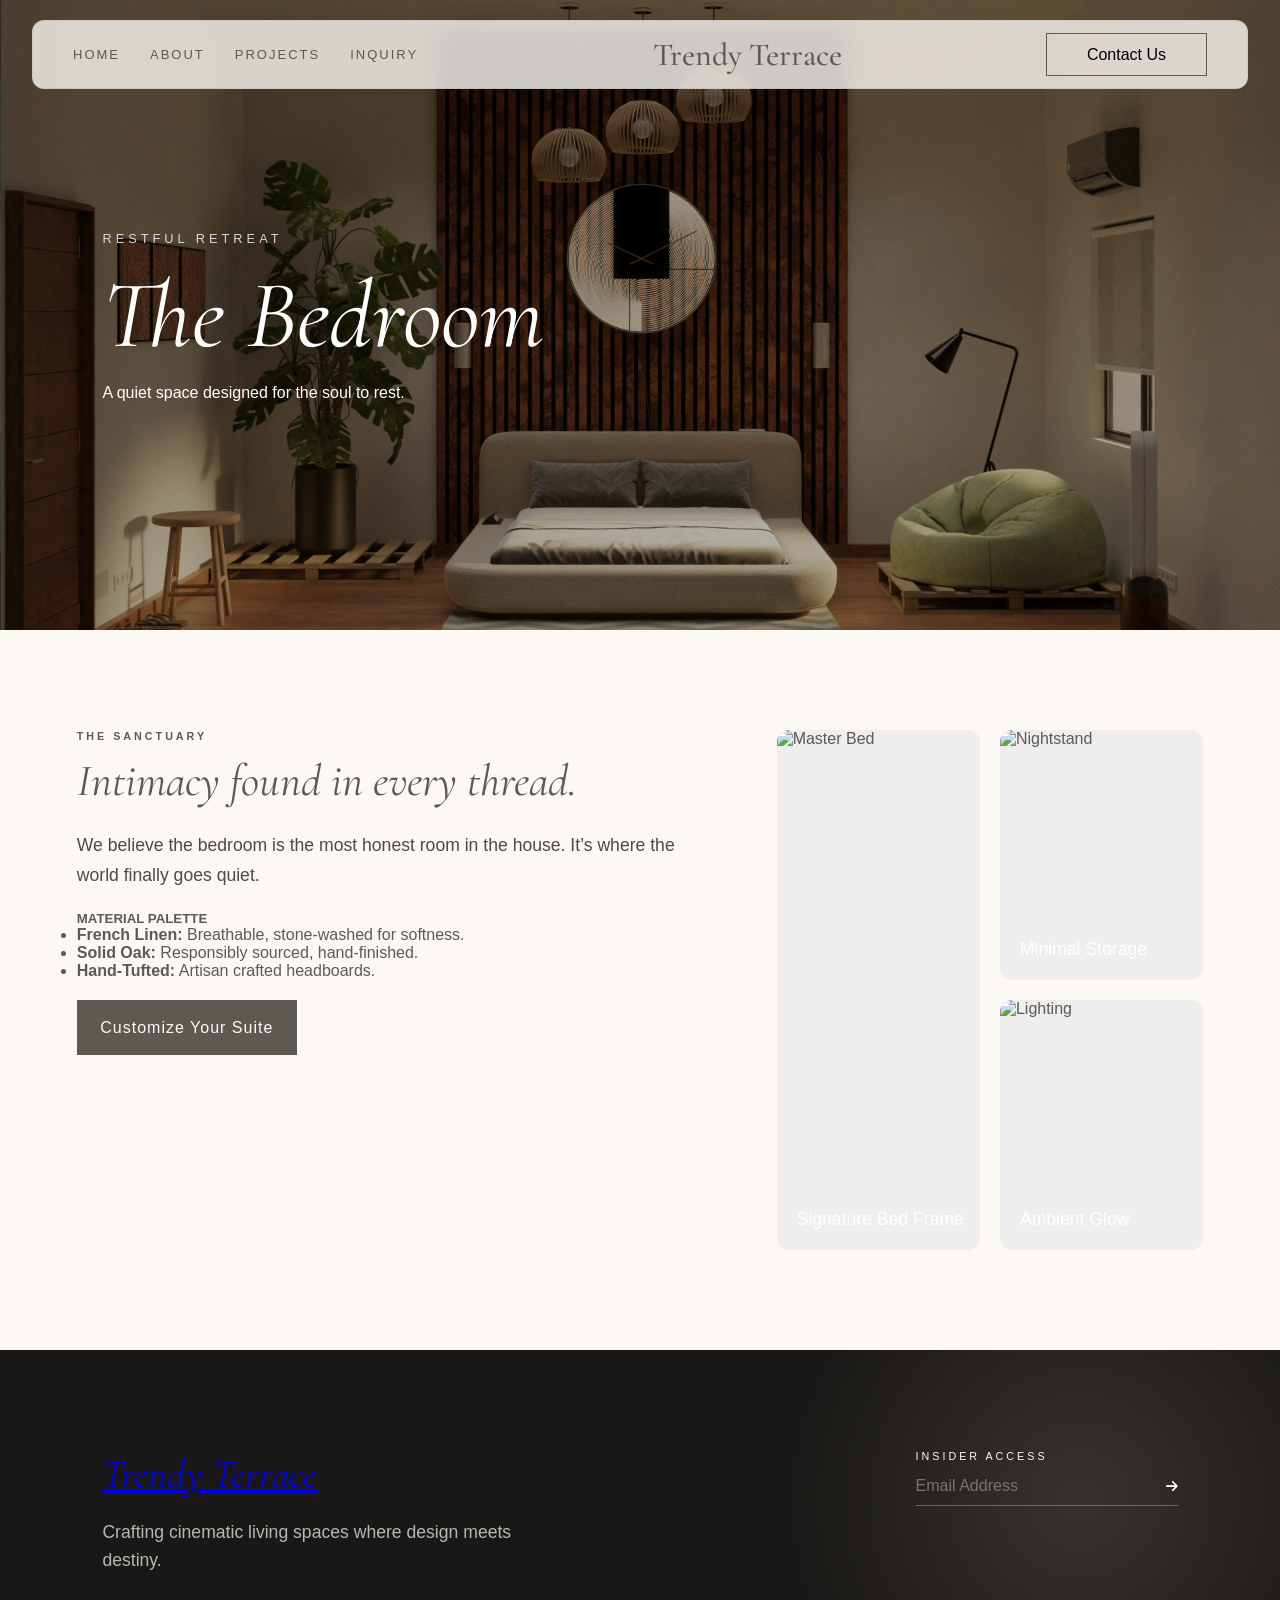
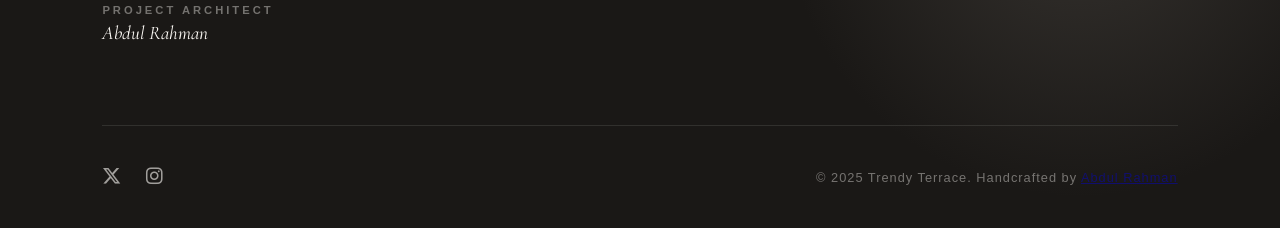
==== bedroom.html @ 5ae49275 "Refactor bedroom.html: update document structure, enhance navigation with a shared menu design, and " ====
<!doctype html>
<html lang="en">
    <head>
        <meta charset="UTF-8" />
        <meta name="viewport" content="width=device-width, initial-scale=1.0" />
        <link
            rel="stylesheet"
            href="https://cdnjs.cloudflare.com/ajax/libs/font-awesome/6.7.2/css/all.min.css" />
        <link rel="stylesheet" href="style.css" />
        <script src="https://unpkg.com/scrollreveal"></script>
        <title>The Bedroom — Your Private Sanctuary | Trendy Terrace</title>
    </head>

    <body>
        <!-- Shared Navbar -->
        <nav id="navbar">
            <div class="menu-btn"><i class="fa-solid fa-bars"></i></div>
            <div class="menu">
                <div class="close-btn"><i class="fa-solid fa-xmark"></i></div>
                <a href="index.html">Home</a>
                <a href="index.html#about">About</a>
                <a href="index.html#projects">Projects</a>
                <a href="#FAQ">Inquiry</a>
                <button
                    class="btn-2 btn-nav"
                    onclick="window.location.href = 'contact.html'">
                    Contact Us
                </button>
            </div>
            <a href="index.html" class="brand">Trendy Terrace</a>
            <button
                class="btn-2 btn-visible"
                onclick="window.location.href = 'contact.html'">
                Contact Us
            </button>
        </nav>

        <!-- Cinematic Hero -->
        <header class="category-hero bedroom-hero">
            <img src="img/bedroom-page-img.jpg" alt="Master Bedroom" />
            <div class="hero-overlay">
                <span>RESTFUL RETREAT</span>
                <h1>The Bedroom</h1>
                <p>A quiet space designed for the soul to rest.</p>
            </div>
        </header>

        <!-- Bento Section (Reversed Layout) -->
        <section class="bento-section">
            <div class="bento-container bento-reverse">
                <!-- Left Side: Now contains two blocks to fill vertical space -->
                <div class="bento-sidebar">
                    <div class="sidebar-sticky">
                        <div class="main-sidebar-content">
                            <h6>THE SANCTUARY</h6>
                            <h2>Intimacy found in every thread.</h2>
                            <p>
                                We believe the bedroom is the most honest room
                                in the house. It’s where the world finally goes
                                quiet.
                            </p>
                        </div>

                        <!-- NEW: This fills the white space as you scroll -->
                        <div class="material-story">
                            <h5>MATERIAL PALETTE</h5>
                            <ul class="material-list">
                                <li>
                                    <strong>French Linen:</strong> Breathable,
                                    stone-washed for softness.
                                </li>
                                <li>
                                    <strong>Solid Oak:</strong> Responsibly
                                    sourced, hand-finished.
                                </li>
                                <li>
                                    <strong>Hand-Tufted:</strong> Artisan
                                    crafted headboards.
                                </li>
                            </ul>
                            <button
                                class="btn-2 btn-long"
                                onclick="window.location.href = 'contact.html'">
                                Customize Your Suite
                            </button>
                        </div>
                    </div>
                </div>

                <!-- Right Side: 3-Item Balanced Grid -->
                <div class="bento-grid">
                    <div class="bento-item item-large">
                        <img
                            src="img/Bedroom-img/room-img-1.jpg"
                            alt="Master Bed" />
                        <div class="item-info">
                            <h3>Signature Bed Frame</h3>
                        </div>
                    </div>
                    <div class="bento-item item-square">
                        <img
                            src="img/Bedroom-img/room-img-2.jpg"
                            alt="Nightstand" />
                        <div class="item-info"><h3>Minimal Storage</h3></div>
                    </div>
                    <div class="bento-item item-square">
                        <img
                            src="img/Bedroom-img/room-img-3.jpg"
                            alt="Lighting" />
                        <div class="item-info"><h3>Ambient Glow</h3></div>
                    </div>
                </div>
            </div>
        </section>

        <!-- Full Refined Footer -->
        <footer class="main-footer">
            <div class="footer-glow"></div>
            <div class="footer-top">
                <div class="footer-brand-side">
                    <a href="index.html" class="footer-logo"
                        ><h3>Trendy Terrace</h3></a
                    >
                    <p>
                        Crafting cinematic living spaces where design meets
                        destiny.
                    </p>
                    <div class="dev-signature">
                        <span>PROJECT ARCHITECT</span>
                        <a
                            href="https://github.com/abdul-rahman-0x"
                            target="_blank"
                            >Abdul Rahman</a
                        >
                    </div>
                </div>
                <div class="footer-newsletter">
                    <h6>INSIDER ACCESS</h6>
                    <form action="#" class="newsletter-form">
                        <input
                            type="email"
                            placeholder="Email Address"
                            class="newsletter-input"
                            required />
                        <button type="submit">
                            <i class="fa-solid fa-arrow-right"></i>
                        </button>
                    </form>
                </div>
            </div>
            <hr class="footer-divider" />
            <div class="footer-bottom">
                <div class="footer-socials">
                    <a href="#" class="social-link"
                        ><i class="fa-brands fa-x-twitter"></i
                    ></a>
                    <a href="#" class="social-link"
                        ><i class="fa-brands fa-instagram"></i
                    ></a>
                </div>
                <p class="copyright">
                    © 2025 Trendy Terrace. Handcrafted by
                    <a href="#" class="portfolio-link">Abdul Rahman</a>
                </p>
            </div>
        </footer>

        <script src="script.js" defer></script>
    </body>
</html>
---- style.css ----
@import url("https://fonts.googleapis.com/css2?family=Cormorant+Garamond:ital,wght@0,300;0,400;0,500;0,600;0,700;1,300;1,400;1,500;1,600;1,700&display=swap");

* {
    margin: 0;
    padding: 0;
    box-sizing: border-box;
    font-family: "Montserrat", sans-serif;
    scroll-behavior: smooth;
}

img {
    max-width: 100%;
    height: auto;
    display: block;
}

:root {
    --primary: #5e5953;
    --secondary: #504943;
    --brown-white: #fcf9f5;
    --accent-font: "Cormorant Garamond", serif;
}

body {
    min-height: 100vh;
}

section {
    min-width: 100%;
    color: var(--primary);
}

nav {
    z-index: 999;
    position: fixed;
    width: 95%;
    max-width: 1400px;
    top: 20px; /* Floating style */
    left: 50%;
    transform: translateX(-50%);
    display: flex;
    justify-content: space-between;
    align-items: center;
    padding: 12px 40px;
    background-color: rgba(252, 249, 245, 0.8); /* Translucent */
    backdrop-filter: blur(10px); /* Glass effect */
    border: 1px solid rgba(94, 89, 83, 0.1);
    border-radius: 12px;
    transition: all 0.4s cubic-bezier(0.4, 0, 0.2, 1);
}

/* Sticky state when scrolling */
nav.sticky {
    top: 0;
    width: 100%;
    max-width: 100%;
    border-radius: 0;
    margin-top: 0;
    padding: 10px 8%;
    background-color: var(--brown-white);
    box-shadow: 0 4px 30px rgba(0, 0, 0, 0.05);
}

/* Fix for Section Scrolling (Prevents navbar from covering titles) */
section {
    scroll-margin-top: 100px;
}

nav .brand {
    color: var(--primary);
    font-size: 32px;
    font-weight: 500;
    font-family: var(--accent-font);
    text-decoration: none;
}
nav .brand:hover {
    opacity: 0.8;
}

nav .menu {
    position: relative;
    display: flex;
    justify-content: center;
    align-items: center;
}

nav .menu a {
    color: var(--primary);
    font-size: 13px;
    font-weight: 500;
    text-decoration: none;
    margin-right: 30px;
    text-transform: uppercase;
    letter-spacing: 2px;
    transition: all 0.3s ease;
}

nav .menu a:hover {
    opacity: 0.5;
    letter-spacing: 3px;
}

nav .btn {
    color: transparent;
    font-size: 16px;
    cursor: pointer;
    display: none;
}

.btn-2 {
    font-size: 16px;
    width: 161px;
    height: 43px;
    display: grid;
    place-items: center;
    background: transparent;
    border: 1px solid var(--primary);
    transition: all 0.3s ease-in-out;
    cursor: pointer;
}

.btn-2:hover,
.btn-2:active {
    background-color: var(--primary);
    color: var(--brown-white);
}

.btn-nav {
    display: none;
}

/* --- Desktop: Hide mobile buttons --- */
.menu-btn,
.close-btn {
    display: none;
    cursor: pointer;
    color: var(--primary);
    font-size: 24px;
}

/* Hero seciton */
.heropage {
    background:
        linear-gradient(rgba(0, 0, 0, 0.3), rgba(0, 0, 0, 0.3)),
        url("img/heropage-img.jpg") center/cover no-repeat;
    display: flex;
    flex-direction: column;
    align-items: center;
    justify-content: center;
    min-height: 100vh;
    width: 100%;
    padding: 80px 4%;
}

.heropage-headlines {
    width: 100%;
    max-width: 1400px; /* Wide spread for luxury feel */
    color: white;
    margin-bottom: 60px;
}

/* Top Branding Line */
.slogan-1 {
    display: flex;
    align-items: center;
    justify-content: center;
    gap: 30px;
    margin-bottom: 40px;
}

.slogan-1 h4 {
    font-size: 0.9rem;
    text-transform: uppercase;
    letter-spacing: 6px;
    font-weight: 400;
    white-space: nowrap;
}

.slogan-1 hr {
    width: 100px;
    border: none;
    border-top: 1px solid rgba(255, 255, 255, 0.4);
}

/* The Main Interaction Row */
.main-title-row {
    display: flex;
    align-items: center;
    justify-content: space-between;
    width: 100%;
}

.side-title {
    font: italic 400 clamp(4rem, 12vw, 10rem) var(--accent-font);
    line-height: 1;
    letter-spacing: -2px;
}

.center-content {
    display: flex;
    flex-direction: column;
    align-items: center;
    gap: 20px;
    max-width: 300px; /* Constrain the middle text */
    text-align: center;
}

.center-content p {
    font-size: 1rem;
    letter-spacing: 1px;
    line-height: 1.6;
    opacity: 0.8;
    font-weight: 300;
}

.vertical-line {
    width: 1px;
    height: 60px;
    background: linear-gradient(to bottom, transparent, #fff, transparent);
}

.btn-heropage {
    margin-top: 20px;
    width: 280px;
    height: 60px;
    font-size: 0.9rem;
    text-transform: uppercase;
    letter-spacing: 3px;
    border: 1px solid rgba(255, 255, 255, 0.8);
    background: rgba(255, 255, 255, 0.05);
    backdrop-filter: blur(10px);
    cursor: pointer;
    transition: all 0.4s ease;
}

.btn-heropage:hover {
    background: white;
    color: #1a1816;
}

@media (max-width: 1024px) {
    .main-title-row {
        flex-direction: column;
        gap: 20px;
    }
    .side-title {
        font-size: 5rem;
    }
    .vertical-line {
        display: none;
    }
}

/* New Arrival section */
.new-arrivals {
    display: flex;
    color: var(--primary);
    justify-content: center;
    border-top: 1px solid var(--primary);
    border-bottom: 1px solid var(--primary);
}

.new-arrivals-box {
    flex: 1;
    height: 600px;
    border-left: 1px solid var(--primary);
    display: flex;
    flex-direction: column;
    justify-content: space-between;
    align-items: center;
    padding: 40px 20px;
    overflow: hidden;
}

.new-arrivals-box a {
    text-decoration: none;
    color: var(--primary);
}

.new-arrivals-box h3 {
    font-size: 24px;
    font-weight: 400;
}

.new-arrivals-box img {
    width: 90%;
    height: 300px;
    object-fit: cover;
    border-radius: 4px;
    margin: 20px 0;
}

.new-arrivals-box-link {
    display: flex;
    flex-direction: row;
    align-items: center;
    gap: 8px;
    white-space: nowrap;
    transition: all 0.3s ease-in-out;
}

.new-arrivals-box-link:hover {
    gap: 12px;
}

#box-3 {
    border-right: 1px solid var(--primary);
}

/* --- About Section --- */
.about {
    padding: 100px 8%;
    background-color: var(--brown-white);
    overflow: hidden;
}

.about-title {
    display: flex;
    justify-content: space-between;
    align-items: flex-end;
    margin-bottom: 80px;
    border-bottom: 1px solid rgba(94, 89, 83, 0.2);
    padding-bottom: 20px;
}

.about-title h1 {
    font: italic 400 clamp(3rem, 8vw, 6rem) var(--accent-font);
    color: var(--primary);
    line-height: 1;
}

.about-title p {
    font-size: 1.1rem;
    width: 300px;
    font-weight: 300;
    line-height: 1.4;
    color: var(--secondary);
}

.about-container {
    display: flex;
    flex-direction: column;
    gap: 120px;
}

.about-box {
    display: flex;
    align-items: center;
    gap: 60px;
    justify-content: space-between;
}

/* Zig-Zag layout: Reverse the second box */
.about-box-2 {
    flex-direction: row-reverse;
}

.about-img-wrapper {
    flex: 1;
    overflow: hidden;
    border-radius: 4px;
    box-shadow: 20px 20px 60px rgba(0, 0, 0, 0.05);
}

.about-box img {
    width: 100%;
    height: 500px;
    object-fit: cover;
    transition: transform 0.8s cubic-bezier(0.2, 1, 0.3, 1);
}

.about-box:hover img {
    transform: scale(1.05);
}

.about-box-headline {
    flex: 1;
    display: flex;
    flex-direction: column;
    gap: 24px;
}

.about-box-headline h6 {
    font-size: 0.9rem;
    font-weight: 400;
    letter-spacing: 3px;
    color: var(--primary);
}

.about-box-headline hr {
    width: 60px;
    border: none;
    border-top: 1px solid var(--primary);
}

.about-box-headline p {
    font-size: 1.3rem;
    font-weight: 300;
    line-height: 1.7;
    color: var(--secondary);
    text-align: justify;
}

.about-box-headline p b {
    font-weight: 500;
}

.about-box-2 {
    margin-top: 50px;
}

.about-box-2 img {
    flex-grow: 1;
}

.about-box-1 .about-box-headline {
    flex-basis: 602px;
}

.about-box-2 .about-box-headline {
    flex-basis: 761px;
}

.btn-long {
    width: 220px;
    height: 55px;
    margin-top: 20px;
    font-size: 1rem;
    letter-spacing: 1px;
    background-color: var(--primary);
    color: var(--brown-white);
    border: 1px solid var(--primary);
    cursor: pointer;
    transition: all 0.4s ease;
}

.btn-long:hover {
    background-color: transparent;
    color: var(--primary);
}

/* --- Project Section --- */
.project {
    padding: 100px 4%;
    background-color: var(--brown-white);
    display: flex;
    flex-direction: column;
    align-items: center;
}

.project-header {
    text-align: center;
    margin-bottom: 80px;
}

.project-header h1 {
    font: italic 400 clamp(3.5rem, 8vw, 6.5rem) var(--accent-font);
    color: var(--primary);
    line-height: 1;
}

.project-header p {
    font-size: 0.9rem;
    letter-spacing: 4px;
    text-transform: uppercase;
    color: var(--secondary);
    margin-top: 15px;
    opacity: 0.7;
}

.project-container {
    display: flex;
    gap: 15px;
    width: 100%;
    max-width: 1500px;
    height: 650px; /* Fixed height for the gallery */
}

.project-box {
    position: relative;
    flex: 1; /* All cards start at same width */
    overflow: hidden;
    background-size: cover;
    background-position: center;
    border-radius: 6px;
    cursor: pointer;
    transition: flex 0.8s cubic-bezier(0.25, 1, 0.5, 1);
}

/* Dark Gradient Overlay */
.project-box::before {
    content: "";
    position: absolute;
    inset: 0;
    background: linear-gradient(
        to bottom,
        transparent 30%,
        rgba(0, 0, 0, 0.85)
    );
    z-index: 1;
    transition: opacity 0.5s ease;
}

/* --- The Interactive Hover State --- */
.project-box:hover {
    flex: 2.2; /* Current card expands width */
}

/* Content Container */
.project-info {
    position: absolute;
    bottom: 0;
    left: 0;
    width: 100%;
    padding: 50px 40px;
    z-index: 2;
    transform: translateY(80px); /* Hide button initially */
    transition: transform 0.6s cubic-bezier(0.25, 1, 0.5, 1);
}

.project-info span {
    font-size: 0.75rem;
    color: rgba(255, 255, 255, 0.6);
    letter-spacing: 4px;
    font-weight: 500;
}

.project-info h2 {
    font-size: 2.2rem;
    color: white;
    margin: 15px 0;
    font-family: var(--accent-font);
    font-style: italic;
    white-space: nowrap; /* Keeps title on one line during expansion */
}

.project-info p {
    color: rgba(255, 255, 255, 0.8);
    font-size: 1.05rem;
    margin-bottom: 25px;
    opacity: 0;
    line-height: 1.5;
    max-width: 350px;
    transition: opacity 0.4s ease;
}

/* Reveal Logic on Hover */
.project-box:hover .project-info {
    transform: translateY(0);
}

.project-box:hover .project-info p {
    opacity: 1;
}

.project-box .btn-2 {
    cursor: pointer;
    border-color: white;
    color: white;
    opacity: 0;
    width: 200px;
    background: rgba(255, 255, 255, 0.05);
    backdrop-filter: blur(5px);
    transition: all 0.3s ease;
}

.project-box .btn-2:hover {
    background: white;
    color: var(--primary);
    border-color: white;
    transform: scale(1.05);
}

.project-box:hover .btn-2 {
    opacity: 1;
}

.project-box-1 {
    background-image: url("img/project-img/project-img-1.jpg");
}

.project-box-2 {
    background-image: url("img/project-img/project-img-2.jpg");
}

.project-box-3 {
    background-image: url("img/project-img/project-img-3.jpg");
}

.project-box-4 {
    background-image: url("img/project-img/project-img-4.jpg");
}

/* FAQ section */
.FAQ {
    padding: 100px 10%;
    background-color: var(--brown-white);
}

.faq-header {
    margin-bottom: 60px;
}

.faq-header h1 {
    font: italic 400 clamp(2.5rem, 6vw, 4.5rem) var(--accent-font);
    color: var(--primary);
    line-height: 1.2;
}

.faq-header p {
    font-size: 1rem;
    letter-spacing: 2px;
    text-transform: uppercase;
    opacity: 0.6;
    margin-top: 10px;
}

.accordion {
    border-top: 1px solid rgba(94, 89, 83, 0.2);
}

.accordion-item {
    border-bottom: 1px solid rgba(94, 89, 83, 0.2);
    transition: background-color 0.4s ease;
}

/* Hover effect on the whole row */
.accordion-item:hover {
    background-color: rgba(94, 89, 83, 0.02);
}

.accordion-link {
    display: flex;
    justify-content: space-between;
    align-items: center;
    padding: 35px 0;
    cursor: pointer;
    text-decoration: none;
}

.accordion-link h3 {
    font-size: 1.4rem;
    font-weight: 400;
    color: var(--primary);
    transition: transform 0.3s ease;
}

.accordion-item:hover h3 {
    transform: translateX(10px);
}

.icon-box {
    width: 40px;
    height: 40px;
    display: grid;
    place-items: center;
    border: 1px solid rgba(94, 89, 83, 0.3);
    border-radius: 50%;
    transition: all 0.4s ease;
}

/* Modern Grid Animation for the Answer */
.answer {
    display: grid;
    grid-template-rows: 0fr; /* Collapsed state */
    transition: grid-template-rows 0.5s cubic-bezier(0.4, 0, 0.2, 1);
    overflow: hidden;
}

.accordion-item.active .answer {
    grid-template-rows: 1fr; /* Expanded state */
}

/* Inner content must have min-height: 0 for the grid trick to work */
.answer-content {
    min-height: 0;
}

.answer-content p {
    padding: 0 0 40px 0;
    font-size: 1.15rem;
    line-height: 1.8;
    color: var(--secondary);
    max-width: 800px;
    opacity: 0;
    transform: translateY(-10px);
    transition: all 0.5s ease;
}

.accordion-item.active .answer-content p {
    opacity: 1;
    transform: translateY(0);
}

/* Icon Rotation */
.accordion-item.active .icon-box {
    background-color: var(--primary);
    color: white;
    transform: rotate(45deg); /* Plus becomes an X or Minus feel */
}

@media (max-width: 768px) {
    .FAQ {
        padding: 60px 5%;
    }
    .accordion-link h3 {
        font-size: 1.1rem;
    }
}

/* Footer section */
.main-footer {
    position: relative;
    background-color: #1a1816;
    padding: 100px 8% 40px;
    color: var(--brown-white);
    overflow: hidden;
}

.footer-glow {
    position: absolute;
    top: -150px;
    right: -100px;
    width: 600px;
    height: 600px;
    background: radial-gradient(
        circle,
        rgba(94, 89, 83, 0.4) 0%,
        rgba(26, 24, 22, 0) 70%
    );
    pointer-events: none;
    z-index: 1;
}

.footer-top {
    display: flex;
    justify-content: space-between;
    align-items: flex-start;
    gap: 60px;
    margin-bottom: 80px;
    position: relative;
    z-index: 2;
}

.footer-brand-side {
    max-width: 450px;
}

.footer-logo h3 {
    font: italic 400 2.5rem var(--accent-font);
    margin-bottom: 20px;
}

.footer-brand-side p {
    font-size: 1.1rem;
    line-height: 1.6;
    opacity: 0.7;
}

/* My Signature */
.dev-signature {
    margin-top: 30px;
    display: flex;
    flex-direction: column;
    gap: 5px;
}

.dev-signature span {
    font-size: 0.7rem;
    letter-spacing: 3px;
    color: rgba(252, 249, 245, 0.4);
    font-weight: 600;
}

.dev-signature a {
    font-size: 1.2rem;
    color: var(--brown-white);
    text-decoration: none;
    font-family: var(--accent-font);
    font-style: italic;
    transition: all 0.3s ease;
    width: fit-content;
}

.dev-signature a:hover {
    color: #fff;
    transform: translateX(5px);
}

/* Newsletter Section */
.footer-newsletter h6 {
    letter-spacing: 3px;
    margin-bottom: 15px;
    font-weight: 500;
}

.footer-newsletter p {
    font-size: 0.9rem;
    opacity: 0.6;
    margin-bottom: 20px;
}

.newsletter-form {
    display: flex;
    border-bottom: 1px solid rgba(252, 249, 245, 0.3);
    padding-bottom: 10px;
    transition: border-color 0.3s ease;
}

.newsletter-form:focus-within {
    border-color: var(--brown-white);
}

.newsletter-input {
    background: transparent;
    border: none;
    color: white;
    font-size: 1rem;
    width: 250px;
    outline: none;
}

.newsletter-form button {
    background: transparent;
    border: none;
    color: white;
    cursor: pointer;
    transition: transform 0.3s ease;
}

.newsletter-form button:hover {
    transform: translateX(5px);
}

/* Link Grid */
.footer-grid {
    display: grid;
    grid-template-columns: repeat(3, 1fr);
    gap: 40px;
    margin-bottom: 80px;
    position: relative;
    z-index: 2;
}

.footer-col h5 {
    font-size: 1.1rem;
    margin-bottom: 25px;
    font-weight: 500;
    color: rgba(252, 249, 245, 0.5);
}

.footer-links {
    display: flex;
    flex-direction: column;
    gap: 15px;
}

.footer-links a {
    text-decoration: none;
    color: var(--brown-white);
    opacity: 0.8;
    transition: all 0.3s ease;
    font-size: 0.95rem;
}

.footer-links a:hover {
    opacity: 1;
    transform: translateX(5px);
}

.footer-divider {
    border: none;
    border-top: 1px solid rgba(252, 249, 245, 0.1);
    margin-bottom: 40px;
}

.footer-bottom {
    display: flex;
    justify-content: space-between;
    align-items: center;
    position: relative;
    z-index: 2;
}

/* Social Icons */
.footer-socials {
    display: flex;
    gap: 25px;
}

.social-link {
    font-size: 1.2rem;
    color: var(--brown-white);
    opacity: 0.6;
    transition: all 0.4s ease;
}

.social-link:hover {
    opacity: 1;
    transform: translateY(-3px);
}

.copyright {
    font-size: 0.8rem;
    opacity: 0.4;
    letter-spacing: 1px;
}

@media (max-width: 1024px) {
    .footer-top {
        flex-direction: column;
        gap: 40px;
    }
    .footer-grid {
        grid-template-columns: repeat(2, 1fr);
    }
}

@media (max-width: 768px) {
    .main-footer {
        padding: 60px 5% 30px;
    }
    .footer-grid {
        grid-template-columns: 1fr;
    }
    .footer-bottom {
        flex-direction: column;
        gap: 30px;
        text-align: center;
    }
}

/* --- Category Hero --- */
.category-hero {
    position: relative;
    width: 100%;
    height: 70vh;
    overflow: hidden;
}

.category-hero img {
    width: 100%;
    height: 100%;
    object-fit: cover;
    filter: brightness(0.7);
}

.hero-overlay {
    position: absolute;
    top: 50%;
    left: 8%;
    transform: translateY(-50%);
    color: white;
    z-index: 2;
}

.hero-overlay span {
    letter-spacing: 4px;
    font-size: 0.8rem;
    opacity: 0.8;
}

.hero-overlay h1 {
    font: italic 400 clamp(3rem, 8vw, 6rem) var(--accent-font);
    margin: 10px 0;
}

/* --- Bento Grid Layout --- */
.bento-section {
    padding: 100px 6%;
    background-color: var(--brown-white);
}

.bento-container {
    display: grid;
    grid-template-columns: 1.5fr 1fr; /* Bento on left, Sidebar on right */
    gap: 60px;
    align-items: flex-start;
}

.bento-grid {
    display: grid;
    grid-template-columns: repeat(2, 1fr);
    grid-auto-rows: 250px;
    gap: 20px;
}

.bento-item {
    position: relative;
    overflow: hidden;
    border-radius: 12px;
    background-color: #eee;
}

.bento-item img {
    width: 100%;
    height: 100%;
    object-fit: cover;
    transition: transform 0.6s ease;
}

.bento-item:hover img {
    transform: scale(1.05);
}

/* Defining the Bento Shapes */
.item-large {
    grid-row: span 2;
    grid-column: span 1;
}
.item-tall {
    grid-row: span 3;
}
.item-square {
    grid-row: span 1;
}
.item-wide {
    grid-row: span 1;
    grid-column: span 2;
}

.item-info {
    position: absolute;
    bottom: 20px;
    left: 20px;
    color: white;
    z-index: 2;
}

.item-info h3 {
    font-weight: 400;
    font-size: 1.1rem;
}

/* --- Sidebar Content --- */
.sidebar-sticky {
    position: sticky;
    top: 120px; /* Stays visible as we scroll the gallery */
}

.sidebar-sticky h6 {
    letter-spacing: 3px;
    color: var(--primary);
    margin-bottom: 15px;
}

.sidebar-sticky h2 {
    font: italic 400 2.8rem var(--accent-font);
    line-height: 1.1;
    margin-bottom: 25px;
    color: var(--primary);
}

.sidebar-sticky p {
    font-size: 1.1rem;
    line-height: 1.7;
    color: var(--secondary);
    margin-bottom: 20px;
}

.sidebar-stats {
    display: flex;
    gap: 30px;
    margin: 40px 0;
    border-top: 1px solid rgba(0, 0, 0, 0.1);
    padding-top: 20px;
}

.stat b {
    font-size: 1.5rem;
    display: block;
    color: var(--primary);
}
.stat span {
    font-size: 0.8rem;
    opacity: 0.6;
    text-transform: uppercase;
}

/* Responsive */
@media (max-width: 1024px) {
    .bento-container {
        grid-template-columns: 1fr;
    }
    .bento-grid {
        grid-auto-rows: 200px;
    }
    .sidebar-sticky {
        position: static;
    }
}

/* Product page */
.product-page {
    display: flex;
    flex-direction: column;
}

.product-page img {
    width: 100%;
    height: 500px;
    object-fit: cover;
    object-position: center;
}

.product-title {
    display: flex;
    justify-content: space-between;
    margin: 10px 60px 50px 60px;
    align-items: center;
}

.product-title h5 {
    font-size: 32px;
    font-weight: 500;
}

.product-title p {
    font-size: 24px;
}

.product-title,
.product-container {
    max-width: 1200px;
    margin: 40px auto;
    padding: 0 20px;
}

.product-container {
    display: flex;
    gap: 24px;
    margin: 10px 60px 60px 60px;
}

.product-description p {
    font-size: 24px;
    margin-bottom: 20px;
    width: 648px;
    text-align: justify;
    text-justify: inter-word;
}

.product-features {
    display: flex;
    flex-direction: column;
    gap: 20px;
}

.product-features h6 {
    font-size: 24px;
    font-weight: 500;
    margin-bottom: 8px;
}

.product-features p {
    font-size: 16px;
    text-align: justify;
    text-justify: inter-word;
}

/* Contact page */

.contact {
    display: flex;
    flex-direction: column;
    align-items: center;
}

.contact h1 {
    font-family: var(--accent-font);
    font-size: 64px;
    margin-top: 180px;
}

.contact-container {
    display: flex;
    flex-direction: row;
    width: 100%;
    align-items: center;
    justify-content: space-between;
    padding: 50px 60px 50px 60px;
    margin-bottom: 62px;
}

.contact-info {
    display: flex;
    flex-direction: column;
    gap: 24px;
    font-size: 24px;
}

.input-info {
    display: flex;
}

.input-info div {
    display: flex;
    gap: 16px;
    flex-wrap: wrap;
    width: 648px;
}

.input-info input,
.input-info textarea {
    width: 312px;
    height: 62px;
    background-color: #f0f0f0;
    color: var(--primary);
    font-size: 20px;
    border: none;
    border-radius: 12px;
    padding: 24px;
    outline: none;
}

.input-info textarea {
    height: 140px;
}

.contact form {
    display: flex;
    flex-direction: column;
    align-items: end;
}

.btn-contact {
    margin-top: 16px;
    width: 280px;
    height: 51px;
    font-size: 24px;
    border-radius: 12px;
    background-color: var(--primary);
    color: var(--brown-white);
}

.contact img {
    width: 100%;
}

/* Laptop and Tablet */
@media (max-width: 1024px) and (min-width: 0px) {
    nav {
        padding: 20px 50px;
        margin-top: 0px;
        width: 100%;
    }

    nav .btn {
        display: block;
        color: var(--primary);
        font-size: 24px;
    }

    nav.sticky {
        padding: 20px 50px;
    }

    .btn-nav {
        display: block;
        background-color: var(--brown-white);
        color: #5e5953;
    }

    nav .menu {
        position: fixed;
        background: var(--secondary);
        flex-direction: column;
        min-width: 400px;
        height: 100vh;
        top: 0;
        right: -100%;
        padding: 50px;
        transition: 0.5s;
        transition-property: right;
    }

    nav .menu.active {
        right: 0;
    }

    nav .menu .close-btn {
        position: absolute;
        top: 0;
        left: 0;
        margin: 25px;
        color: white;
    }

    nav .menu a {
        display: block;
        font-size: 20px;
        margin: 20px;
        padding: 0 15px;
        color: white;
    }

    .menu-btn {
        display: block; /* Show hamburger */
    }

    .btn-visible {
        display: none; /* Hide desktop contact button */
    }

    .menu {
        position: fixed;
        top: 0;
        right: -100%; /* Hidden off-screen */
        width: 300px;
        height: 100vh;
        background: rgba(252, 249, 245, 0.95);
        backdrop-filter: blur(15px);
        display: flex;
        flex-direction: column;
        justify-content: center;
        align-items: center;
        gap: 30px;
        transition: 0.5s ease-in-out;
        box-shadow: -10px 0 30px rgba(0, 0, 0, 0.1);
    }

    .menu.active {
        right: 0; /* Slide in */
    }

    .close-btn {
        display: block;
        position: absolute;
        top: 30px;
        right: 30px;
    }

    .btn-nav {
        display: block; /* Show contact button inside mobile menu */
        width: 200px;
    }

    .btn-visible {
        display: none;
    }

    /* Hero Page */
    .heropage-headlines {
        margin: 36px 40px;
    }

    .slogan {
        display: flex;
        align-items: center;
        gap: 16px;
    }

    .slogan-1 h4 {
        font-size: 32px;
    }

    .slogan-2 h1 {
        font-size: 48px;
    }

    .slogan-2 p {
        font-size: 14px;
    }

    /* New Arrivals */
    .new-arrivals {
        align-items: center;
    }

    .new-arrivals-box {
        height: 400px;
        border-left: 1px solid var(--primary);
    }

    .new-arrivals-box h3 {
        font-size: 20px;
    }

    .new-arrivals-box img {
        width: 200px;
        height: 200px;
    }

    .new-arrivals-box-link p {
        font-size: 14px;
    }

    /* About section */
    .about {
        padding: 60px 5%;
    }

    .about-title {
        flex-direction: column;
        align-items: flex-start;
        gap: 15px;
        margin-bottom: 50px;
    }

    .about-title h1 {
        font-size: 4rem;
    }

    .about-title p {
        width: 100%;
        font-size: 1rem;
    }

    .about-container {
        gap: 80px;
    }

    .about-box,
    .about-box-2 {
        flex-direction: column !important;
        gap: 30px;
    }

    .about-box img {
        height: 350px;
        width: 100%;
    }

    .about-box-headline {
        text-align: left;
    }

    .about-box-headline p {
        font-size: 1.1rem;
        line-height: 1.6;
    }

    /* Project seciton */
    .project h1 {
        font-size: 60px;
    }
    .project-container {
        flex-wrap: wrap;
        justify-content: center;
    }
    .project-box {
        flex: none;
        width: 45%; /* Two boxes per row */
        height: 500px;
    }
    .project-container {
        flex-direction: column;
        height: auto;
    }
    .project-box {
        width: 100%;
        height: 400px;
        flex: none !important; /* Disable expansion on mobile */
    }
    .project-info {
        transform: translateY(0);
    }
    .project-info p,
    .project-box .btn-2 {
        opacity: 1;
    }

    /* FAQ */
    .FAQ {
        margin-bottom: 50px;
    }

    .accordion-link h3 {
        font-size: 20px;
    }

    .answer p {
        font-size: 16px;
    }

    /* Footer section */
    footer {
        padding: 40px;
    }

    .footer-headline p {
        font-size: 13px;
        flex-basis: 390px;
    }

    .footer-newsletter h4 {
        margin-bottom: 30px;
    }

    .link-container {
        flex-basis: 389px;
        margin-right: 0px;
    }

    .links h6 {
        font-size: 20px;
    }

    footer hr {
        color: var(--brown-white);
        margin-top: 60px;
        opacity: 0.8;
    }

    /* Product Page */
    .product-container {
        flex-direction: column;
    }

    /* Contact Page */
    .contact-container {
        flex-direction: column;
    }

    .contact-info {
        flex-direction: row;
        margin-bottom: 20px;
    }

    .contact-info p {
        font-size: 16px;
    }

    .input-info {
        flex-direction: column;
        gap: 20px;
    }

    .input-info textarea {
        width: 100%;
    }
}

/* Large Phone */
@media (max-width: 426px) and (min-width: 376px) {
    .links {
        width: 130px;
    }
}

/* Phones */
@media (max-width: 767px) and (min-width: 0px) {
    /* Navbar */
    nav {
        padding: 20px 20px;
        width: 100%;
    }

    nav .brand {
        margin-right: 20px 20px;
    }

    nav.sticky {
        padding: 20px 20px;
    }

    nav .menu {
        min-width: 300px;
    }

    /* Hero Page */
    .heropage-headlines {
        margin: 20px;
    }

    .slogan {
        display: flex;
        align-items: center;
        gap: 16px;
    }

    .slogan-1 h4 {
        font-size: 16px;
    }

    .slogan-2 {
        flex-wrap: wrap;
        gap: 0px;
        justify-content: space-between;
    }

    .slogan.slogan-2 > h1:first-child {
        font-size: 36px;
    }

    .slogan-2 h1 {
        font-size: 64px;
        order: 3;
    }

    .slogan-2 p {
        font-size: 10px;
        flex-basis: 127px;
    }

    /* New arrivals */

    .new-arrivals {
        flex-direction: column;
    }

    .new-arrivals-box {
        width: 100%;
        border-bottom: 1px solid var(--primary);
    }

    /* About section */
    .about-title {
        flex-direction: column;
        text-align: center;
        margin-bottom: 16px;
    }

    .about-title h1 {
        font-size: 32px;
    }

    .about-title p {
        font-size: 14px;
    }

    .about-box-headline {
        gap: 16px;
        margin-bottom: 0px;
    }

    .about-box-headline h6 {
        font-size: 12px;
    }

    .about-box-headline p {
        font-size: 16px;
    }

    .about-box {
        gap: 10px;
    }

    .about-box img {
        object-fit: cover;
        width: 320px;
        height: 230px;
        margin: 12px 0px 12px 0px;
    }

    .about-box-2 {
        margin-top: 20px;
    }

    .btn-long {
        width: 192px;
        height: 43px;
        font-size: 16px;
    }

    .FAQ {
        padding: 20px;
    }

    .FAQ h1 {
        font-size: 24px;
    }

    .accordion-title h3 {
        font-size: 16px;
    }

    .answer p {
        font-size: 14px;
    }

    /* Footer  */
    .footer-headline {
        flex-direction: column;
    }

    .footer-headline p {
        text-align: center;
        flex-basis: 0px;
    }

    .bottom-footer {
        flex-direction: column;
        align-items: center;
    }

    .footer-newsletter h4 {
        font-size: 19px;
        margin-bottom: 0px;
    }

    .link-container {
        flex-wrap: wrap;
        margin-top: 20px;
        gap: 0px;
        justify-content: space-between;
        flex-basis: 320px;
    }

    footer hr {
        margin-top: 0px;
    }

    .socials {
        flex-direction: column;
        gap: 12px;
    }

    .socials p {
        font-size: 10px;
        text-align: center;
    }

    /* Product page */
    .product-title {
        flex-direction: column;
        margin: 10px 0px;
    }

    .product-title h5 {
        font-size: 14px;
    }

    .product-title p {
        font-size: 14px;
    }

    .product-description p {
        width: 100%;
        font-size: 13px;
    }

    /* Contact Page */
    .contact h1 {
        font-size: 32px;
        margin-top: 100px;
    }

    .contact-container {
        flex-direction: column;
        padding: 20px;
    }

    .contact-info {
        flex-direction: column;
    }

    .contact-info p {
        font-size: 16px;
    }

    .input-info p {
        font-size: 16px;
    }

    .input-info {
        flex-direction: column;
        gap: 20px;
    }

    .input-info div {
        flex-direction: column;
        width: 100%;
    }

    .input-info div input {
        width: 100%;
    }

    .input-info textarea {
        width: 100%;
    }

    .contact img {
        height: 320px;
        object-fit: cover;
    }

    /* shop feature collection */
    .sofa-title h2 {
        font-size: 34px;
    }

    .sofa-page img {
        width: 100%;
        height: 500px;
        object-fit: cover;
        object-position: center;
        margin-top: 80px;
        filter: brightness(0.9);
    }
}

.sofa-page img {
    animation: fadeIn 1.2s ease-in-out;
}

@keyframes fadeIn {
    from {
        opacity: 0;
    }
    to {
        opacity: 1;
    }
}

.sofa-title {
    font-size: 2.5rem;
    display: flex;
    justify-content: center;
    margin-top: 4rem;
    margin-bottom: 3rem;
}

.sofa-title h2 {
    font-family: var(--accent-font);
}

/* About sofa section */
.sofa-img-container {
    display: flex;
    flex-direction: row;
    flex-wrap: wrap;
    margin: 10px;
    justify-content: center;
}

.sofa-box {
    padding: 20px;
    text-align: center;
    text-decoration: underline;
}

.sofa-box h2 {
    margin-top: 2rem;
}

.sofa-box h2:hover {
    color: black;
    transition: all 0.5s ease-in-out;
}

.sofa-box img {
    width: 100%; /* Fills the container */
    max-width: 350px; /* But never gets bigger than 350px */
    height: 450px; /* Consistent height for the grid */
    object-fit: cover; /* Professional crop, no stretching */
    border-radius: 12px; /* Softer, more premium look */
    transition: transform 0.3s ease;
}

.sofa-box img:hover {
    transform: scale(1.03);
}

.sofa-box {
    padding: 20px;
    text-align: center;
    flex: 1 1 350px; /* Helps the grid align perfectly */
    text-decoration: none; /* Clean look */
}
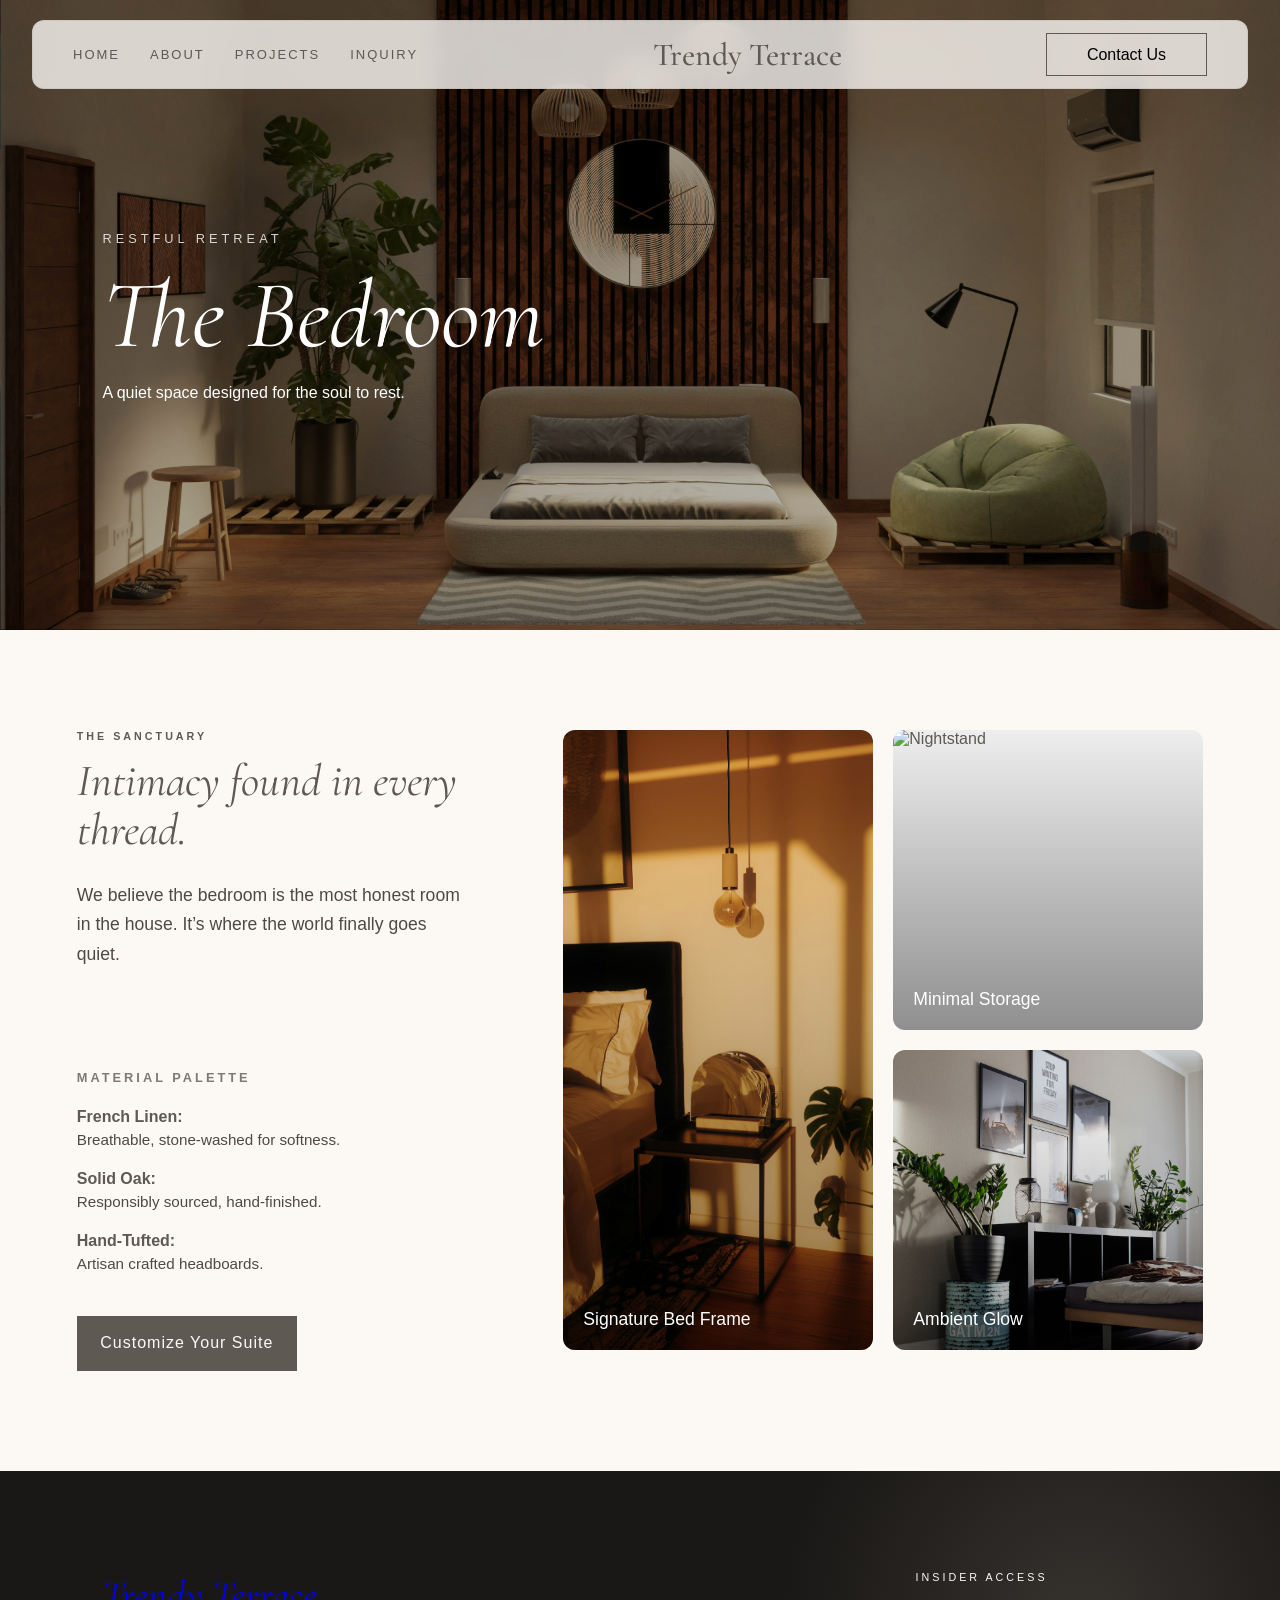
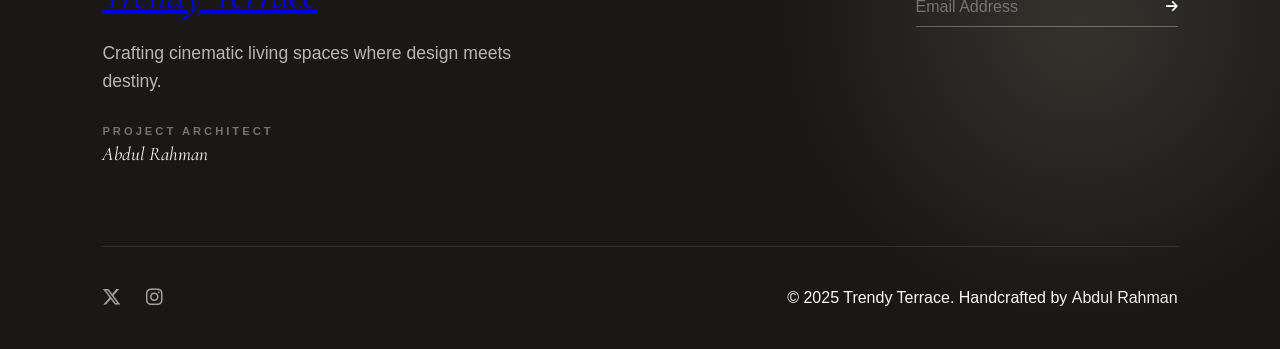
==== commit 1e2734bc: "Update footer in bedroom.html: modify copyright section to include a link to Abdul Rahman's portfoli" ====
--- a/bedroom.html
+++ b/bedroom.html
@@ -158,9 +158,15 @@
                         ><i class="fa-brands fa-instagram"></i
                     ></a>
                 </div>
-                <p class="copyright">
+                <p>
                     © 2025 Trendy Terrace. Handcrafted by
-                    <a href="#" class="portfolio-link">Abdul Rahman</a>
+                    <a
+                        href="https://abdul-folio-in.vercel.app"
+                        class="footer-portfolio"
+                        target="_blank"
+                        rel="noopener noreferrer">
+                        Abdul Rahman
+                    </a>
                 </p>
             </div>
         </footer>
--- a/style.css
+++ b/style.css
@@ -1859,3 +1859,295 @@
     flex: 1 1 350px; /* Helps the grid align perfectly */
     text-decoration: none; /* Clean look */
 }
+
+/* --- Bento Layout Reversal --- */
+.bento-reverse {
+    grid-template-columns: 1fr 1.5fr; /* Sidebar Left, Grid Right */
+}
+
+/* Specific Hero Image alignment for Bedroom */
+.bedroom-hero img {
+    object-position: center bottom; /* Shows the bed better */
+}
+
+/* Ensure the Sidebar text is readable on the left */
+.bento-reverse .bento-sidebar {
+    padding-right: 40px;
+    padding-left: 0;
+    order: 1;
+}
+
+.bento-reverse .bento-grid {
+    order: 2;
+}
+
+/* Micro-Animation for the Grid Items */
+.bento-item::after {
+    content: "";
+    position: absolute;
+    inset: 0;
+    background: linear-gradient(to top, rgba(0, 0, 0, 0.4), transparent);
+    z-index: 1;
+}
+
+@media (max-width: 1024px) {
+    .bento-reverse {
+        grid-template-columns: 1fr;
+    }
+    .bento-reverse .bento-sidebar {
+        order: 2; /* Text goes below grid on mobile */
+        padding-right: 0;
+    }
+    .bento-reverse .bento-grid {
+        order: 1;
+    }
+}
+
+/* --- Filling the White Space --- */
+
+.material-story {
+    margin-top: 60px;
+    padding-top: 40px;
+}
+
+.material-story h5 {
+    font-size: 0.8rem;
+    letter-spacing: 3px;
+    margin-bottom: 20px;
+    color: var(--primary);
+    opacity: 0.8;
+}
+
+.material-list {
+    list-style: none;
+    display: flex;
+    flex-direction: column;
+    gap: 15px;
+    margin-bottom: 40px;
+}
+
+.material-list li {
+    font-size: 0.95rem;
+    line-height: 1.5;
+    color: var(--secondary);
+}
+
+.material-list li strong {
+    color: var(--primary);
+    display: block;
+    font-size: 1rem;
+}
+
+/* --- Refined 3-Item Grid Logic --- */
+.bento-grid {
+    display: grid;
+    grid-template-columns: repeat(2, 1fr);
+    grid-auto-rows: 300px;
+    gap: 20px;
+}
+
+.item-large {
+    grid-row: span 2;
+}
+.item-tall {
+    grid-row: span 2;
+}
+.item-square {
+    grid-row: span 1;
+}
+.item-wide {
+    grid-column: span 2;
+    grid-row: span 1;
+}
+
+@media (min-width: 1025px) {
+    .bento-container {
+        align-items: stretch; /* Forces sidebar area to match grid height */
+    }
+}
+
+/* --- Sofa Room: Premium Bento Grid --- */
+
+.lounge-bento-section {
+    padding: 120px 8%;
+    background-color: var(--brown-white);
+}
+
+.section-intro {
+    max-width: 700px;
+    margin-bottom: 80px;
+}
+
+.section-intro h2 {
+    font: italic 400 3.5rem var(--accent-font);
+    color: var(--primary);
+    margin-bottom: 20px;
+}
+
+.intro-line {
+    width: 80px;
+    height: 1px;
+    background: var(--primary);
+    margin-bottom: 30px;
+}
+
+.section-intro p {
+    font-size: 1.2rem;
+    line-height: 1.6;
+    color: var(--secondary);
+}
+
+/* Bento Grid Architecture */
+.lounge-bento-container {
+    display: grid;
+    grid-template-columns: repeat(4, 1fr);
+    grid-template-rows: repeat(2, 450px);
+    gap: 20px;
+}
+
+.lounge-item {
+    position: relative;
+    border-radius: 12px;
+    overflow: hidden;
+    background-color: #fff;
+    box-shadow: 0 10px 30px rgba(0, 0, 0, 0.03);
+}
+
+.lounge-item img {
+    width: 100%;
+    height: 100%;
+    object-fit: cover;
+    transition: transform 1s cubic-bezier(0.2, 1, 0.3, 1);
+}
+
+.lounge-item:hover img {
+    transform: scale(1.08);
+}
+
+/* Bento Item Spanning */
+.item-anchor {
+    grid-column: span 2;
+    grid-row: span 2;
+}
+.item-vertical {
+    grid-column: span 1;
+    grid-row: span 2;
+}
+.item-text {
+    grid-column: span 1;
+    background-color: var(--primary);
+    color: white;
+    display: flex;
+    align-items: center;
+    padding: 40px;
+}
+
+/* Glass Labels for premium feel */
+.glass-label {
+    position: absolute;
+    bottom: 20px;
+    left: 20px;
+    padding: 12px 20px;
+    background: rgba(255, 255, 255, 0.1);
+    backdrop-filter: blur(10px);
+    border: 1px solid rgba(58, 49, 49, 0.2);
+    border-radius: 8px;
+    z-index: 2;
+    color: black;
+    display: flex;
+    align-items: center;
+    gap: 15px;
+}
+
+.glass-label span {
+    font-size: 0.7rem;
+    opacity: 0.6;
+    font-weight: 700;
+}
+.glass-label p {
+    font-size: 0.8rem;
+    letter-spacing: 2px;
+    font-weight: 500;
+}
+
+/* Text Box Content */
+.text-content h6 {
+    letter-spacing: 3px;
+    font-weight: 400;
+    opacity: 0.6;
+    margin-bottom: 20px;
+}
+.text-content h3 {
+    font: italic 400 1.8rem var(--accent-font);
+    margin-bottom: 20px;
+}
+.text-content p {
+    font-size: 0.95rem;
+    line-height: 1.5;
+    opacity: 0.8;
+    margin-bottom: 30px;
+}
+.text-content a {
+    color: white;
+    text-decoration: none;
+    font-size: 0.9rem;
+    border-bottom: 1px solid rgba(255, 255, 255, 0.3);
+    padding-bottom: 5px;
+}
+
+/* --- Responsive Adjustments --- */
+@media (max-width: 1200px) {
+    .lounge-bento-container {
+        grid-template-columns: repeat(2, 1fr);
+        grid-template-rows: auto;
+    }
+    .item-anchor,
+    .item-vertical,
+    .item-text {
+        grid-column: span 2;
+    }
+}
+
+@media (max-width: 768px) {
+    .lounge-bento-section {
+        padding: 80px 5%;
+    }
+    .section-intro h2 {
+        font-size: 2.5rem;
+    }
+    .lounge-item {
+        height: 400px;
+    }
+}
+
+/* Footer Portfolio Link */
+.footer-portfolio {
+    color: rgba(255, 255, 255, 0.92);
+    text-decoration: none;
+    font-weight: 500;
+    position: relative;
+    transition: color 0.3s ease;
+}
+
+.footer-portfolio::after {
+    content: "";
+    position: absolute;
+    left: 0;
+    bottom: -3px;
+    width: 0;
+    height: 1px;
+    background: rgba(255, 255, 255, 0.8);
+    transition: width 0.3s ease;
+}
+
+.footer-portfolio:hover {
+    color: #ffffff;
+}
+
+.footer-portfolio:hover::after {
+    width: 100%;
+}
+
+.footer-portfolio:visited {
+    color: rgba(255, 255, 255, 0.92);
+}
